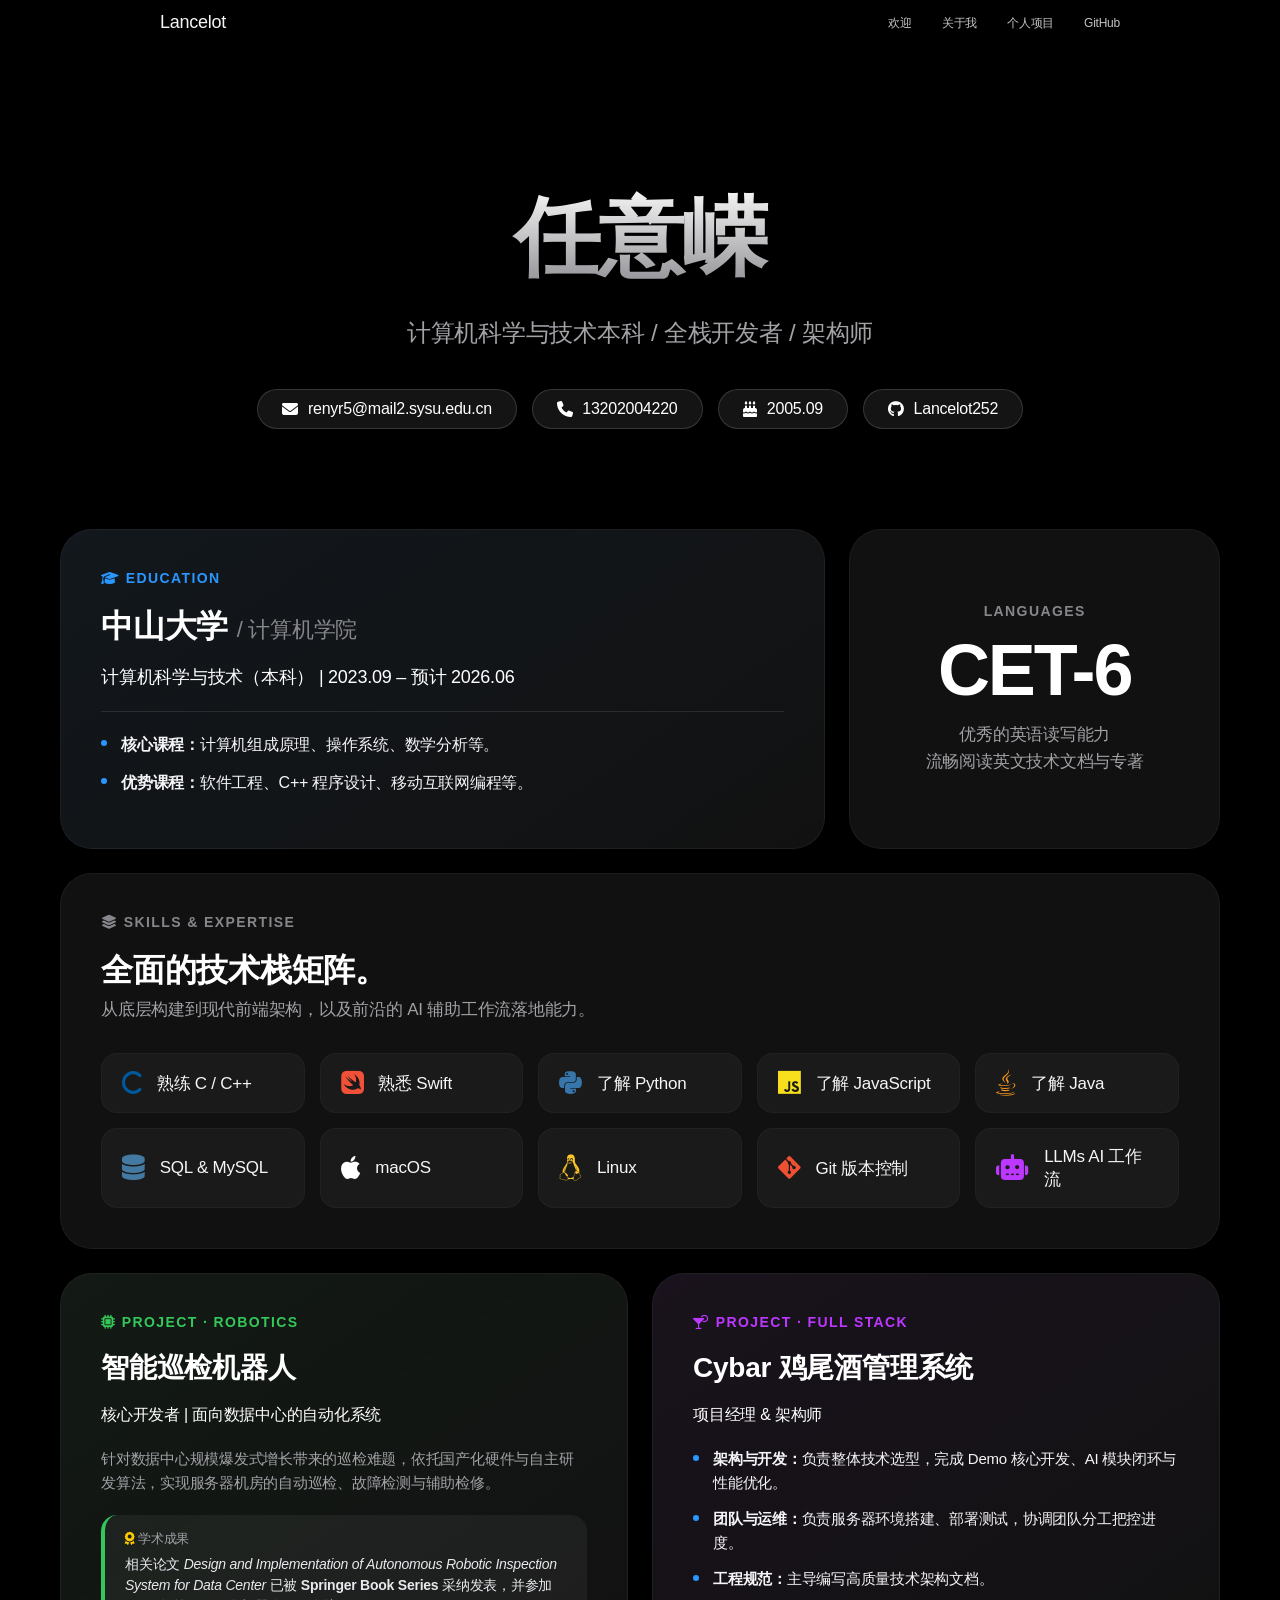
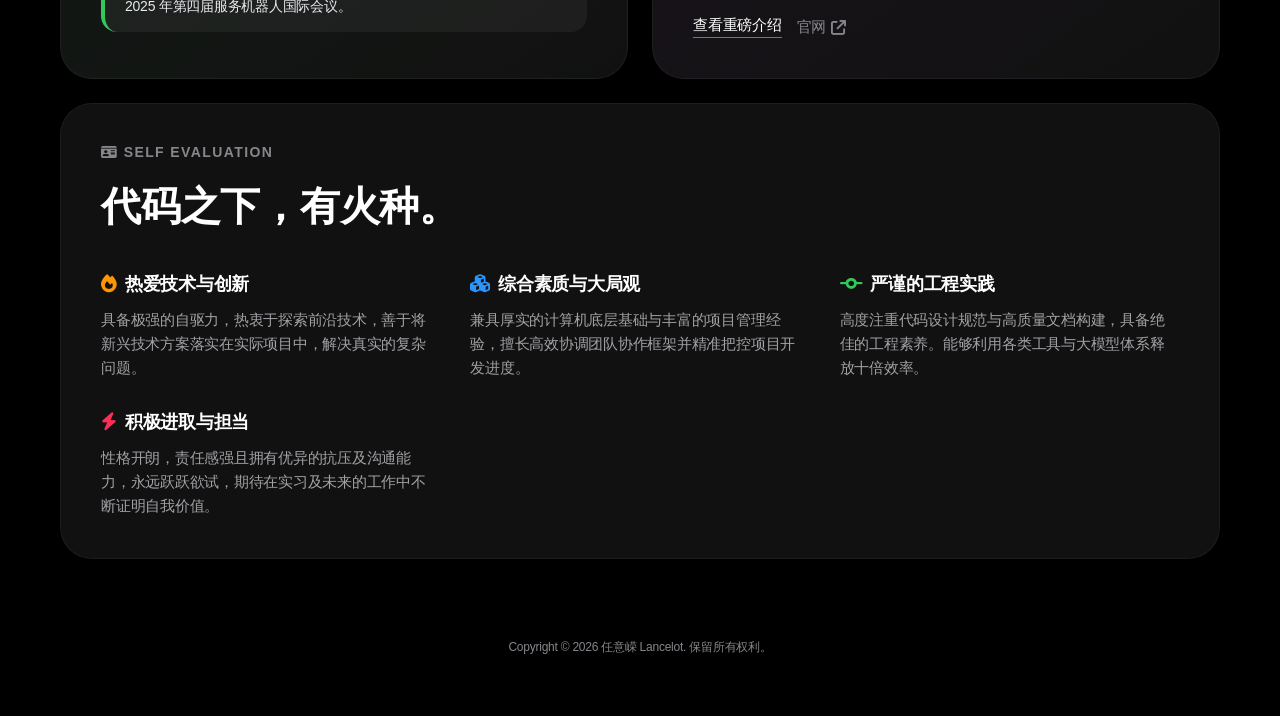
==== about.html @ ae56c957 "添加关于我页面，更新导航栏链接，优化页面样式" ====
<!DOCTYPE html>
<html lang="zh-CN">
<head>
    <meta charset="UTF-8">
    <meta name="viewport" content="width=device-width, initial-scale=1.0">
    <title>关于我 - 任意嵘</title>
    <link rel="stylesheet" href="css/style.css">
    <!-- 引入 FontAwesome 图标库以展示华丽的技术栈图标 -->
    <link href="https://cdnjs.cloudflare.com/ajax/libs/font-awesome/6.4.0/css/all.min.css" rel="stylesheet">
    <style>
        /* 页面专属自定义样式，延续暗黑玻璃拟态风格 */
        body { background-color: #000; color: #f5f5f7; }
        
        /* 滚动渐显动画 */
        .reveal {
            opacity: 0;
            transform: translateY(30px);
            transition: all 1s cubic-bezier(0.16, 1, 0.3, 1);
        }
        .reveal.visible { opacity: 1; transform: translateY(0); }

        /* 头部 Hero 区域 */
        .resume-hero {
            padding: 180px 20px 80px;
            text-align: center;
        }
        .resume-name {
            font-size: 86px;
            font-weight: 700;
            letter-spacing: -0.02em;
            /* 苹果风高对比度银光渐变 */
            background: linear-gradient(180deg, #ffffff 0%, #86868b 100%);
            -webkit-background-clip: text;
            -webkit-text-fill-color: transparent;
            margin-bottom: 20px;
        }
        .resume-title { 
            font-size: 24px; 
            color: #a1a1a6; 
            font-weight: 500; 
            margin-bottom: 40px; 
        }
        
        .contact-tags {
            display: flex;
            flex-wrap: wrap;
            justify-content: center;
            gap: 15px;
        }
        .contact-tag {
            background: rgba(255,255,255,0.08);
            border: 1px solid rgba(255,255,255,0.15);
            padding: 10px 24px;
            border-radius: 40px;
            color: #fff;
            font-size: 16px;
            text-decoration: none;
            display: flex;
            align-items: center;
            gap: 10px;
            backdrop-filter: blur(10px);
            transition: all 0.3s cubic-bezier(0.16, 1, 0.3, 1);
        }
        .contact-tag:hover {
            background: rgba(255,255,255,0.15);
            transform: translateY(-2px);
            box-shadow: 0 10px 20px rgba(255,255,255,0.05);
        }

        /* 简历 Bento Box 网格布局 */
        .bento-grid {
            max-width: 1200px;
            margin: 0 auto;
            padding: 20px;
            display: grid;
            grid-template-columns: repeat(12, 1fr);
            gap: 24px;
        }
        .bento-box {
            background: #111111;
            border-radius: 32px;
            padding: 40px;
            position: relative;
            overflow: hidden;
            border: 1px solid rgba(255,255,255,0.05);
            transition: all 0.4s cubic-bezier(0.16, 1, 0.3, 1);
        }
        .bento-box:hover {
            transform: scale(1.01);
            background: #151515;
            border-color: rgba(255,255,255,0.1);
            box-shadow: 0 30px 60px rgba(0,0,0,0.4);
            z-index: 2;
        }

        /* 网格区块划分 */
        .box-edu { 
            grid-column: span 8; 
            background: linear-gradient(145deg, rgba(41,151,255,0.05) 0%, rgba(0,0,0,0) 100%), #111; 
        }
        .box-lang { 
            grid-column: span 4; 
            display: flex; 
            flex-direction: column; 
            justify-content: center; 
            align-items: center; 
            text-align: center; 
        }
        .box-skills { grid-column: span 12; }
        .box-proj-1 { 
            grid-column: span 6; 
            background: linear-gradient(145deg, rgba(52,199,89,0.05) 0%, rgba(0,0,0,0) 100%), #111; 
        }
        .box-proj-2 { 
            grid-column: span 6; 
            background: linear-gradient(145deg, rgba(188,55,255,0.05) 0%, rgba(0,0,0,0) 100%), #111; 
        }
        .box-eval { grid-column: span 12; }

        @media (max-width: 900px) {
            .box-edu, .box-lang, .box-proj-1, .box-proj-2 { grid-column: span 12; }
            .resume-name { font-size: 60px; }
            .bento-box { padding: 30px; }
        }

        /* 内部排版样式 */
        .box-label {
            font-size: 14px;
            font-weight: 600;
            color: #86868b;
            letter-spacing: 0.1em;
            text-transform: uppercase;
            margin-bottom: 20px;
            display: block;
        }
        .box-title {
            font-size: 32px;
            font-weight: 600;
            color: #fff;
            margin-bottom: 15px;
            line-height: 1.3;
        }
        .box-desc {
            font-size: 17px;
            color: #a1a1a6;
            line-height: 1.6;
            margin-bottom: 20px;
        }

        ul.clean-list {
            list-style: none;
            padding: 0;
        }
        ul.clean-list li {
            position: relative;
            padding-left: 20px;
            margin-bottom: 12px;
            color: #f5f5f7;
            font-size: 16px;
            line-height: 1.6;
        }
        ul.clean-list li::before {
            content: '';
            position: absolute;
            left: 0;
            top: 8px;
            width: 6px;
            height: 6px;
            background: #2997ff;
            border-radius: 50%;
        }

        /* 强调数据（如四六级、年份） */
        .stat-number {
            font-size: 72px;
            font-weight: 700;
            color: #fff;
            margin: 10px 0;
            letter-spacing: -0.03em;
        }

        /* 技能图标墙 */
        .skills-wrap {
            display: grid;
            grid-template-columns: repeat(auto-fit, minmax(180px, 1fr));
            gap: 15px;
            margin-top: 30px;
        }
        .skill-item {
            background: rgba(255,255,255,0.04);
            padding: 16px 20px;
            border-radius: 16px;
            display: flex;
            align-items: center;
            gap: 15px;
            font-weight: 500;
            font-size: 17px;
            border: 1px solid rgba(255,255,255,0.03);
            transition: all 0.3s;
        }
        .skill-item:hover {
            background: rgba(255,255,255,0.08);
            transform: translateY(-2px);
        }
        .skill-item i { font-size: 26px; }
        
        /* 品牌核心色注入 */
        .color-cpp { color: #00599C; }
        .color-swift { color: #F05138; }
        .color-python { color: #3776AB; }
        .color-java { color: #f89820; }
        .color-js { color: #F7DF1E; }
        .color-mysql { color: #4479A1; }
        .color-apple { color: #fff; }
        .color-linux { color: #FCC624; }
        .color-git { color: #F05032; }
        .color-ai { color: #bc37ff; }

        /* 特殊高亮块 */
        .highlight-card {
            margin-top: 20px;
            padding: 15px 20px;
            background: rgba(255,255,255,0.05);
            border-radius: 16px;
            border-left: 4px solid #2997ff;
        }
    </style>
</head>
<body style="background: #000;">

    <!-- 全局导航栏 -->
    <nav class="global-nav">
        <div class="global-nav-content">
            <a href="index.html" class="logo">Lancelot</a>
            <ul class="nav-list">
                <li><a href="index.html">欢迎</a></li>
                <li><a href="about.html">关于我</a></li>
                <li><a href="index.html#flagship">个人项目</a></li>
                <li><a href="https://github.com/Lancelot252" target="_blank">GitHub</a></li>
            </ul>
        </div>
    </nav>

    <main>
        <!-- Hero: 个人名片 -->
        <section class="resume-hero reveal">
            <h1 class="resume-name">任意嵘</h1>
            <p class="resume-title">计算机科学与技术本科 / 全栈开发者 / 架构师</p>
            <div class="contact-tags">
                <a href="mailto:renyr5@mail2.sysu.edu.cn" class="contact-tag"><i class="fa-solid fa-envelope"></i> renyr5@mail2.sysu.edu.cn</a>
                <a href="tel:13202004220" class="contact-tag"><i class="fa-solid fa-phone"></i> 13202004220</a>
                <span class="contact-tag"><i class="fa-solid fa-cake-candles"></i> 2005.09</span>
                <a href="https://github.com/Lancelot252" target="_blank" class="contact-tag"><i class="fa-brands fa-github"></i> Lancelot252</a>
            </div>
        </section>

        <!-- Bento Box 简历内容区 -->
        <section class="bento-grid">
            
            <!-- 教育背景 -->
            <div class="bento-box box-edu reveal">
                <span class="box-label" style="color: #2997ff;"><i class="fa-solid fa-graduation-cap"></i> Education</span>
                <h2 class="box-title">中山大学 <span style="font-size: 22px; font-weight: 400; color: #86868b;">/ 计算机学院</span></h2>
                <p class="box-desc" style="color: #fff; font-weight: 500; font-size: 18px;">
                    计算机科学与技术（本科） | 2023.09 – 预计 2026.06
                </p>
                <div style="height: 1px; background: rgba(255,255,255,0.1); margin: 20px 0;"></div>
                <ul class="clean-list">
                    <li><strong>核心课程：</strong>计算机组成原理、操作系统、数学分析等。</li>
                    <li><strong>优势课程：</strong>软件工程、C++ 程序设计、移动互联网编程等。</li>
                </ul>
            </div>

            <!-- 语言能力 -->
            <div class="bento-box box-lang reveal" style="transition-delay: 0.1s;">
                <span class="box-label" style="margin-bottom: 0;">Languages</span>
                <div class="stat-number">CET-6</div>
                <p class="box-desc" style="margin: 0;">优秀的英语读写能力<br>流畅阅读英文技术文档与专著</p>
            </div>

            <!-- 技能特长壁 -->
            <div class="bento-box box-skills reveal" style="transition-delay: 0.2s;">
                <div style="display: flex; justify-content: space-between; align-items: flex-end; flex-wrap: wrap;">
                    <div>
                        <span class="box-label"><i class="fa-solid fa-layer-group"></i> Skills & Expertise</span>
                        <h2 class="box-title" style="margin-bottom: 5px;">全面的技术栈矩阵。</h2>
                        <p class="box-desc" style="margin-bottom: 0;">从底层构建到现代前端架构，以及前沿的 AI 辅助工作流落地能力。</p>
                    </div>
                </div>
                
                <div class="skills-wrap">
                    <div class="skill-item"><i class="fa-brands fa-c color-cpp"></i> 熟练 C / C++</div>
                    <div class="skill-item"><i class="fa-brands fa-swift color-swift"></i> 熟悉 Swift</div>
                    <div class="skill-item"><i class="fa-brands fa-python color-python"></i> 了解 Python</div>
                    <div class="skill-item"><i class="fa-brands fa-js color-js"></i> 了解 JavaScript</div>
                    <div class="skill-item"><i class="fa-brands fa-java color-java"></i> 了解 Java</div>
                    <div class="skill-item"><i class="fa-solid fa-database color-mysql"></i> SQL & MySQL</div>
                    <div class="skill-item"><i class="fa-brands fa-apple color-apple"></i> macOS</div>
                    <div class="skill-item"><i class="fa-brands fa-linux color-linux"></i> Linux</div>
                    <div class="skill-item"><i class="fa-brands fa-git-alt color-git"></i> Git 版本控制</div>
                    <div class="skill-item"><i class="fa-solid fa-robot color-ai"></i> LLMs AI 工作流</div>
                </div>
            </div>

            <!-- 项目 1：巡检机器人 -->
            <div class="bento-box box-proj-1 reveal" style="transition-delay: 0.3s;">
                <span class="box-label" style="color: #34c759;"><i class="fa-solid fa-microchip"></i> Project · Robotics</span>
                <h2 class="box-title" style="font-size: 28px;">智能巡检机器人</h2>
                <p class="box-desc" style="color: #fff; font-weight: 500; font-size: 16px;">
                    核心开发者 | 面向数据中心的自动化系统
                </p>
                <p class="box-desc" style="font-size: 15px;">针对数据中心规模爆发式增长带来的巡检难题，依托国产化硬件与自主研发算法，实现服务器机房的自动巡检、故障检测与辅助检修。</p>
                
                <div class="highlight-card" style="border-left-color: #34c759;">
                    <span style="font-size: 13px; color: #a1a1a6; display: block; margin-bottom: 6px;">
                        <i class="fa-solid fa-award" style="color: #ffcc00;"></i> 学术成果
                    </span>
                    <p style="margin: 0; font-size: 14px; line-height: 1.5; color: #e8e8ed;">
                        相关论文 <i>Design and Implementation of Autonomous Robotic Inspection System for Data Center</i> 已被 <strong>Springer Book Series</strong> 采纳发表，并参加 2025 年第四届服务机器人国际会议。
                    </p>
                </div>
            </div>

            <!-- 项目 2：Cybar -->
            <div class="bento-box box-proj-2 reveal" style="transition-delay: 0.4s;">
                <span class="box-label" style="color: #bc37ff;"><i class="fa-solid fa-martini-glass-citrus"></i> Project · Full Stack</span>
                <h2 class="box-title" style="font-size: 28px;">Cybar 鸡尾酒管理系统</h2>
                <p class="box-desc" style="color: #fff; font-weight: 500; font-size: 16px;">
                    项目经理 & 架构师
                </p>
                <ul class="clean-list" style="margin-bottom: 25px;">
                    <li style="font-size: 15px;"><strong>架构与开发：</strong>负责整体技术选型，完成 Demo 核心开发、AI 模块闭环与性能优化。</li>
                    <li style="font-size: 15px;"><strong>团队与运维：</strong>负责服务器环境搭建、部署测试，协调团队分工把控进度。</li>
                    <li style="font-size: 15px;"><strong>工程规范：</strong>主导编写高质量技术架构文档。</li>
                </ul>
                <div style="display: flex; gap: 15px; margin-top: auto;">
                    <a href="cybar.html" style="color: #fff; text-decoration: none; font-size: 15px; padding-bottom: 2px; border-bottom: 1px solid #bc37ff;">查看重磅介绍</a>
                    <a href="https://cybar.app" target="_blank" style="color: #86868b; text-decoration: none; font-size: 15px; display:flex; align-items:center; gap:5px;">官网 <i class="fa-solid fa-arrow-up-right-from-square"></i></a>
                </div>
            </div>

            <!-- 自我评价与特质 -->
            <div class="bento-box box-eval reveal" style="transition-delay: 0.5s;">
                <span class="box-label"><i class="fa-solid fa-id-card"></i> Self Evaluation</span>
                <h2 class="box-title" style="font-size: 40px;">代码之下，有火种。</h2>
                
                <div style="display: grid; grid-template-columns: repeat(auto-fit, minmax(250px, 1fr)); gap: 30px; margin-top: 40px;">
                    <!-- Trait 1 -->
                    <div>
                        <h4 style="font-size: 18px; color: #fff; margin-bottom: 12px; display:flex; align-items:center; gap:8px;">
                            <i class="fa-solid fa-fire" style="color: #ff9500;"></i> 热爱技术与创新
                        </h4>
                        <p class="box-desc" style="font-size: 15px; margin:0;">具备极强的自驱力，热衷于探索前沿技术，善于将新兴技术方案落实在实际项目中，解决真实的复杂问题。</p>
                    </div>
                    <!-- Trait 2 -->
                    <div>
                        <h4 style="font-size: 18px; color: #fff; margin-bottom: 12px; display:flex; align-items:center; gap:8px;">
                            <i class="fa-solid fa-cubes" style="color: #2997ff;"></i> 综合素质与大局观
                        </h4>
                        <p class="box-desc" style="font-size: 15px; margin:0;">兼具厚实的计算机底层基础与丰富的项目管理经验，擅长高效协调团队协作框架并精准把控项目开发进度。</p>
                    </div>
                    <!-- Trait 3 -->
                    <div>
                        <h4 style="font-size: 18px; color: #fff; margin-bottom: 12px; display:flex; align-items:center; gap:8px;">
                            <i class="fa-solid fa-code-commit" style="color: #34c759;"></i> 严谨的工程实践
                        </h4>
                        <p class="box-desc" style="font-size: 15px; margin:0;">高度注重代码设计规范与高质量文档构建，具备绝佳的工程素养。能够利用各类工具与大模型体系释放十倍效率。</p>
                    </div>
                    <!-- Trait 4 -->
                    <div>
                        <h4 style="font-size: 18px; color: #fff; margin-bottom: 12px; display:flex; align-items:center; gap:8px;">
                            <i class="fa-solid fa-bolt" style="color: #ff2d55;"></i> 积极进取与担当
                        </h4>
                        <p class="box-desc" style="font-size: 15px; margin:0;">性格开朗，责任感强且拥有优异的抗压及沟通能力，永远跃跃欲试，期待在实习及未来的工作中不断证明自我价值。</p>
                    </div>
                </div>
            </div>

        </section>
    </main>

    <footer style="text-align: center; padding: 60px 20px; font-size: 12px; color: #86868b;">
        <p>Copyright &copy; 2026 任意嵘 Lancelot. 保留所有权利。</p>
    </footer>

    <!-- 滚动渐显动画逻辑与以往页面统一 -->
    <script>
        document.addEventListener("DOMContentLoaded", () => {
            const observer = new IntersectionObserver((entries, observer) => {
                entries.forEach(entry => {
                    if (entry.isIntersecting) {
                        entry.target.classList.add('visible');
                        observer.unobserve(entry.target);
                    }
                });
            }, {
                root: null,
                rootMargin: '0px',
                threshold: 0.1
            });

            document.querySelectorAll('.reveal').forEach(el => observer.observe(el));
        });
    </script>
</body>
</html>
---- css/style.css ----
﻿/* 全局重置与苹果风格排版基础 */
:root {
    --text-color-dark: #1d1d1f;
    --text-color-light: #f5f5f7;
    --bg-color-dark: #000000;
    --bg-color-light: #fbfbfd;
    --bg-color-gray: #f5f5f7;
    --link-color: #2997ff;
    --nav-bg: rgba(0, 0, 0, 0.8);
    --font-family: "SF Pro Text", "SF Pro Icons", "Helvetica Neue", "Helvetica", "Arial", sans-serif;
}

* {
    margin: 0;
    padding: 0;
    box-sizing: border-box;
}

html {
    scroll-behavior: smooth;
    font-family: var(--font-family);
    -webkit-font-smoothing: antialiased;
    letter-spacing: -0.015em;
}

body {
    background-color: var(--bg-color-dark);
    color: var(--text-color-dark);
}

/* 导航栏 (类 Apple 全局导航) */
.global-nav {
    position: fixed;
    top: 0;
    left: 0;
    width: 100%;
    height: 44px;
    background-color: var(--nav-bg);
    backdrop-filter: blur(20px);
    -webkit-backdrop-filter: blur(20px);
    z-index: 9999;
    display: flex;
    justify-content: center;
    transition: background-color 0.3s;
}

.global-nav-content {
    width: 100%;
    max-width: 1000px;
    display: flex;
    justify-content: space-between;
    align-items: center;
    padding: 0 20px;
    height: 100%;
}

.logo {
    color: #f5f5f7;
    text-decoration: none;
    font-size: 18px;
    font-weight: 500;
}

.nav-list {
    list-style: none;
    display: flex;
    gap: 30px;
}

.nav-list a {
    color: #f5f5f7;
    text-decoration: none;
    font-size: 12px;
    opacity: 0.8;
    transition: opacity 0.3s;
}

.nav-list a:hover {
    opacity: 1;
}

/* 通用模块样式 */
.module {
    margin-top: 44px; /* 避开导航栏 */
    position: relative;
    overflow: hidden;
    text-align: center;
    display: flex;
    flex-direction: column;
    justify-content: flex-start;
    align-items: center;
    min-height: 600px;
    padding-top: 60px;
}

.module-content {
    z-index: 2;
    padding: 20px;
    max-width: 600px;
}

.headline {
    font-size: 56px;
    font-weight: 600;
    line-height: 1.07;
    letter-spacing: -0.005em;
    margin-bottom: 6px;
}

.subhead {
    font-size: 28px;
    font-weight: 400;
    line-height: 1.1;
    letter-spacing: 0.004em;
    margin-bottom: 14px;
}

.description {
    font-size: 17px;
    line-height: 1.47;
    margin-bottom: 20px;
    color: #86868b;
}

.cta-links {
    display: flex;
    justify-content: center;
    gap: 20px;
    margin-top: 15px;
}

.cta-links a {
    font-size: 21px;
    color: var(--link-color);
    text-decoration: none;
    font-weight: 400;
}

.cta-links a:hover {
    text-decoration: underline;
}

.module-image-wrapper {
    margin-top: 30px;
    width: 100%;
    display: flex;
    justify-content: center;
    z-index: 1;
}

.module-image-wrapper img {
    max-width: 100%;
    height: auto;
    object-fit: contain;
}

/* 深色主题模块 */
.hero-dark {
    background-color: var(--bg-color-dark);
    color: var(--text-color-light);
    margin-top: 0;
    padding-top: 100px; /* 第一个元素要顶着顶部向下偏移 */
}

/* 浅色主题模块 */
.hero-light {
    margin-top: 12px;
    background-color: var(--bg-color-light);
    color: var(--text-color-dark);
}

/* 模块网格 (四宫格) */
.module-grid {
    display: grid;
    grid-template-columns: 1fr 1fr;
    gap: 12px;
    padding: 12px;
    background-color: var(--bg-color-dark);
}

.grid-item {
    position: relative;
    overflow: hidden;
    text-align: center;
    min-height: 580px;
    display: flex;
    flex-direction: column;
    justify-content: space-between;
    padding-top: 40px;
}

.item-content {
    z-index: 2;
    padding: 0 20px;
}

.item-headline {
    font-size: 40px;
    font-weight: 600;
    margin-bottom: 8px;
}

.item-subhead {
    font-size: 21px;
    font-weight: 400;
    margin-bottom: 12px;
}

.item-dark {
    background-color: var(--bg-color-dark);
    color: var(--text-color-light);
    border: 1px solid #333; /* 暗色环境下的界限 */
}

.item-light {
    background-color: var(--bg-color-light);
    color: var(--text-color-dark);
}

.item-image-wrapper {
    width: 100%;
    flex-grow: 1;
    display: flex;
    justify-content: center;
    align-items: flex-end;
}

.item-image-wrapper img {
    max-width: 90%;
    height: auto;
}

/* 页脚样式 */
.global-footer {
    background-color: #f5f5f7;
    color: #86868b;
    font-size: 12px;
    padding: 20px;
    line-height: 1.33;
}

.footer-content {
    max-width: 980px;
    margin: 0 auto;
}

.footer-notes {
    padding-bottom: 15px;
    border-bottom: 1px solid #d2d2d7;
    margin-bottom: 20px;
}

.footer-directory {
    display: flex;
    flex-wrap: wrap;
    gap: 40px;
    margin-bottom: 30px;
}

.footer-column h3 {
    color: #1d1d1f;
    font-size: 12px;
    font-weight: 600;
    margin-bottom: 10px;
}

.footer-column ul {
    list-style: none;
}

.footer-column ul li {
    margin-bottom: 8px;
}

.footer-column ul a {
    color: #424245;
    text-decoration: none;
}

.footer-column ul a:hover {
    text-decoration: underline;
}

.footer-bottom {
    display: flex;
    justify-content: space-between;
    align-items: center;
    padding-top: 15px;
    border-top: 1px solid #d2d2d7;
}

.footer-legal-links {
    list-style: none;
    display: flex;
    gap: 15px;
}

.footer-legal-links a {
    color: #424245;
    text-decoration: none;
}

.footer-legal-links a:hover {
    text-decoration: underline;
}

/* 响应式调整 (手机端) */
@media (max-width: 734px) {
    .module-grid {
        grid-template-columns: 1fr;
    }
    
    .headline {
        font-size: 40px;
    }
    
    .subhead {
        font-size: 22px;
    }
    
    .item-headline {
        font-size: 32px;
    }
    
    .item-subhead {
        font-size: 19px;
    }
    
    .nav-list {
        display: none; /* 移动端可以隐藏 */
    }
    
    .footer-directory {
        flex-direction: column;
        gap: 15px;
    }
    
    .footer-bottom {
        flex-direction: column;
        align-items: flex-start;
        gap: 10px;
    }
}
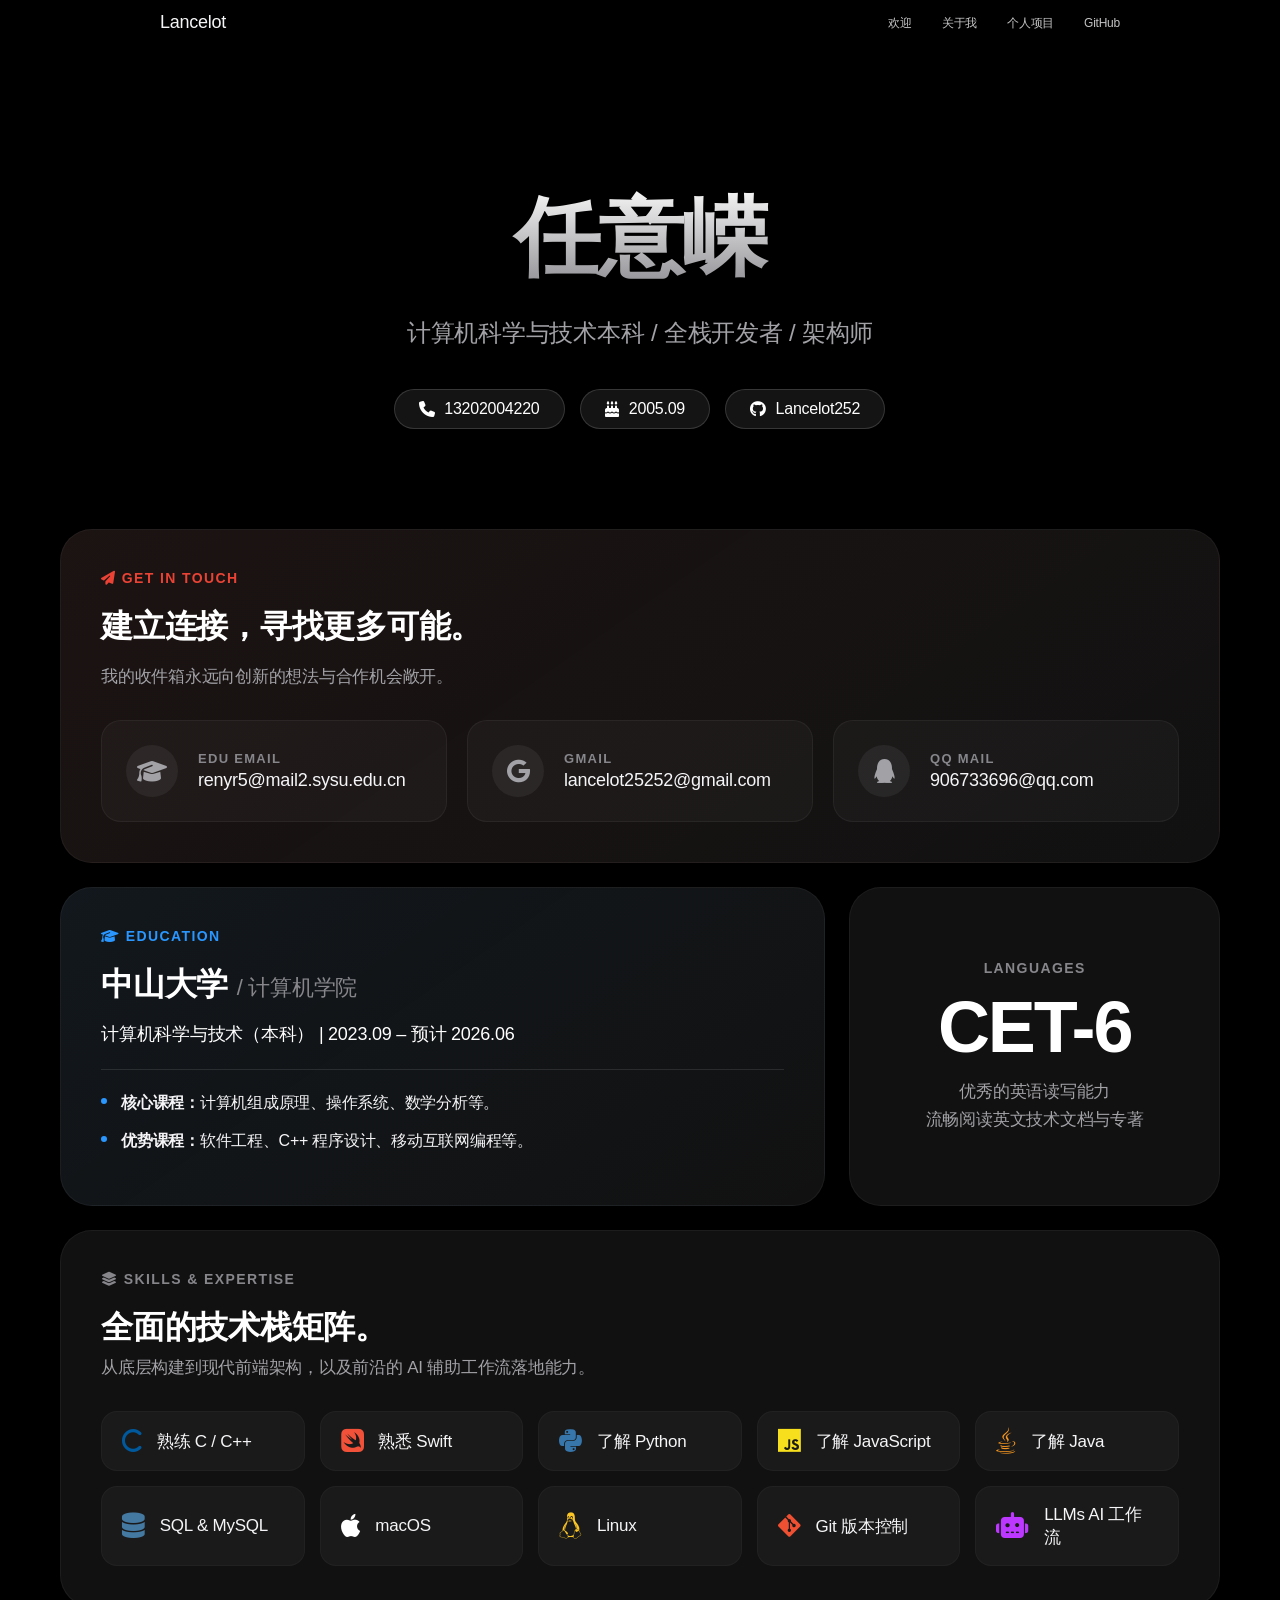
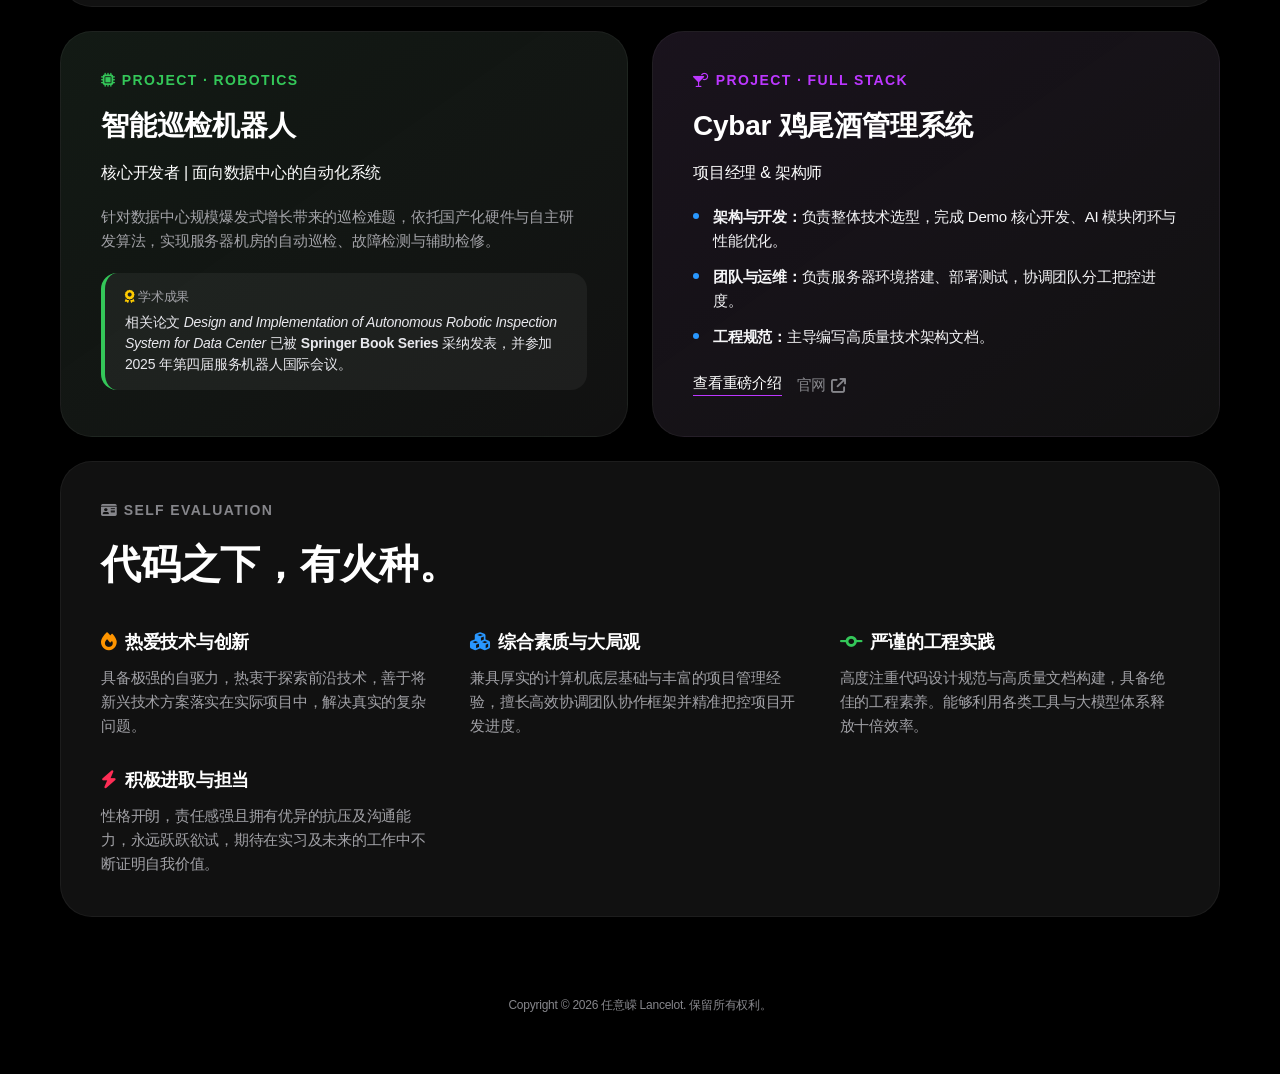
==== commit 153d2935: "Refactor code structure for improved readability and maintainability" ====
--- a/about.html
+++ b/about.html
@@ -224,6 +224,55 @@
             border-radius: 16px;
             border-left: 4px solid #2997ff;
         }
+
+        /* 联系方式独立面板 */
+        .box-contact { 
+            grid-column: span 12; 
+            background: linear-gradient(145deg, rgba(234,67,53,0.05) 0%, rgba(0,0,0,0) 100%), #111; 
+        }
+        .email-cards-wrap {
+            display: grid;
+            grid-template-columns: repeat(auto-fit, minmax(300px, 1fr));
+            gap: 20px;
+            margin-top: 30px;
+        }
+        .email-card {
+            display: flex;
+            align-items: center;
+            gap: 20px;
+            padding: 24px;
+            border-radius: 20px;
+            background: rgba(255,255,255,0.03);
+            border: 1px solid rgba(255,255,255,0.05);
+            text-decoration: none;
+            transition: all 0.4s cubic-bezier(0.16, 1, 0.3, 1);
+        }
+        .email-card:hover {
+            transform: translateY(-4px) scale(1.02);
+            background: rgba(255,255,255,0.08);
+            border-color: rgba(255,255,255,0.15);
+            box-shadow: 0 15px 30px rgba(0,0,0,0.2);
+            z-index: 5;
+        }
+        .mail-icon {
+            width: 52px;
+            height: 52px;
+            border-radius: 50%;
+            display: flex;
+            justify-content: center;
+            align-items: center;
+            font-size: 24px;
+            background: rgba(255,255,255,0.06);
+            color: #a1a1a6;
+            transition: all 0.3s;
+        }
+        .edu-mail:hover .mail-icon { background: #34c759; color: #fff; box-shadow: 0 0 20px rgba(52,199,89,0.4); }
+        .gmail:hover .mail-icon { background: #fff; box-shadow: 0 0 20px rgba(255,255,255,0.3); }
+        .gmail:hover .mail-icon i { background: linear-gradient(45deg, #4285F4, #EA4335, #FBBC05, #34A853); -webkit-background-clip: text; -webkit-text-fill-color: transparent; }
+        .qq-mail:hover .mail-icon { background: #12b7f5; color: #fff; box-shadow: 0 0 20px rgba(18,183,245,0.4); }
+        .mail-info { display: flex; flex-direction: column; gap: 4px; }
+        .mail-type { font-size: 13px; color: #86868b; font-weight: 600; text-transform: uppercase; letter-spacing: 0.1em; }
+        .mail-address { font-size: 18px; color: #f5f5f7; font-weight: 500; font-family: -apple-system, BlinkMacSystemFont, "Segoe UI", Roboto, sans-serif; }
     </style>
 </head>
 <body style="background: #000;">
@@ -247,7 +296,6 @@
             <h1 class="resume-name">任意嵘</h1>
             <p class="resume-title">计算机科学与技术本科 / 全栈开发者 / 架构师</p>
             <div class="contact-tags">
-                <a href="mailto:renyr5@mail2.sysu.edu.cn" class="contact-tag"><i class="fa-solid fa-envelope"></i> renyr5@mail2.sysu.edu.cn</a>
                 <a href="tel:13202004220" class="contact-tag"><i class="fa-solid fa-phone"></i> 13202004220</a>
                 <span class="contact-tag"><i class="fa-solid fa-cake-candles"></i> 2005.09</span>
                 <a href="https://github.com/Lancelot252" target="_blank" class="contact-tag"><i class="fa-brands fa-github"></i> Lancelot252</a>
@@ -256,6 +304,40 @@
 
         <!-- Bento Box 简历内容区 -->
         <section class="bento-grid">
+
+            <!-- Email 联系面板 -->
+            <div id="contact-section" class="bento-box box-contact reveal" style="transition-delay: 0.1s; margin-bottom: 0px;">
+                <span class="box-label" style="color: #ea4335;"><i class="fa-solid fa-paper-plane"></i> Get In Touch</span>
+                <h2 class="box-title" style="font-size: 32px;">建立连接，寻找更多可能。</h2>
+                <p class="box-desc">我的收件箱永远向创新的想法与合作机会敞开。</p>
+                
+                <div class="email-cards-wrap">
+                    <!-- 教育邮箱 -->
+                    <a href="mailto:renyr5@mail2.sysu.edu.cn" class="email-card edu-mail">
+                        <div class="mail-icon"><i class="fa-solid fa-graduation-cap"></i></div>
+                        <div class="mail-info">
+                            <span class="mail-type">EDU Email</span>
+                            <span class="mail-address">renyr5@mail2.sysu.edu.cn</span>
+                        </div>
+                    </a>
+                    <!-- Gmail -->
+                    <a href="mailto:lancelot25252@gmail.com" class="email-card gmail">
+                        <div class="mail-icon"><i class="fa-brands fa-google"></i></div>
+                        <div class="mail-info">
+                            <span class="mail-type">Gmail</span>
+                            <span class="mail-address">lancelot25252@gmail.com</span>
+                        </div>
+                    </a>
+                    <!-- QQ 邮箱 -->
+                    <a href="mailto:906733696@qq.com" class="email-card qq-mail">
+                        <div class="mail-icon"><i class="fa-brands fa-qq"></i></div>
+                        <div class="mail-info">
+                            <span class="mail-type">QQ Mail</span>
+                            <span class="mail-address">906733696@qq.com</span>
+                        </div>
+                    </a>
+                </div>
+            </div>
             
             <!-- 教育背景 -->
             <div class="bento-box box-edu reveal">
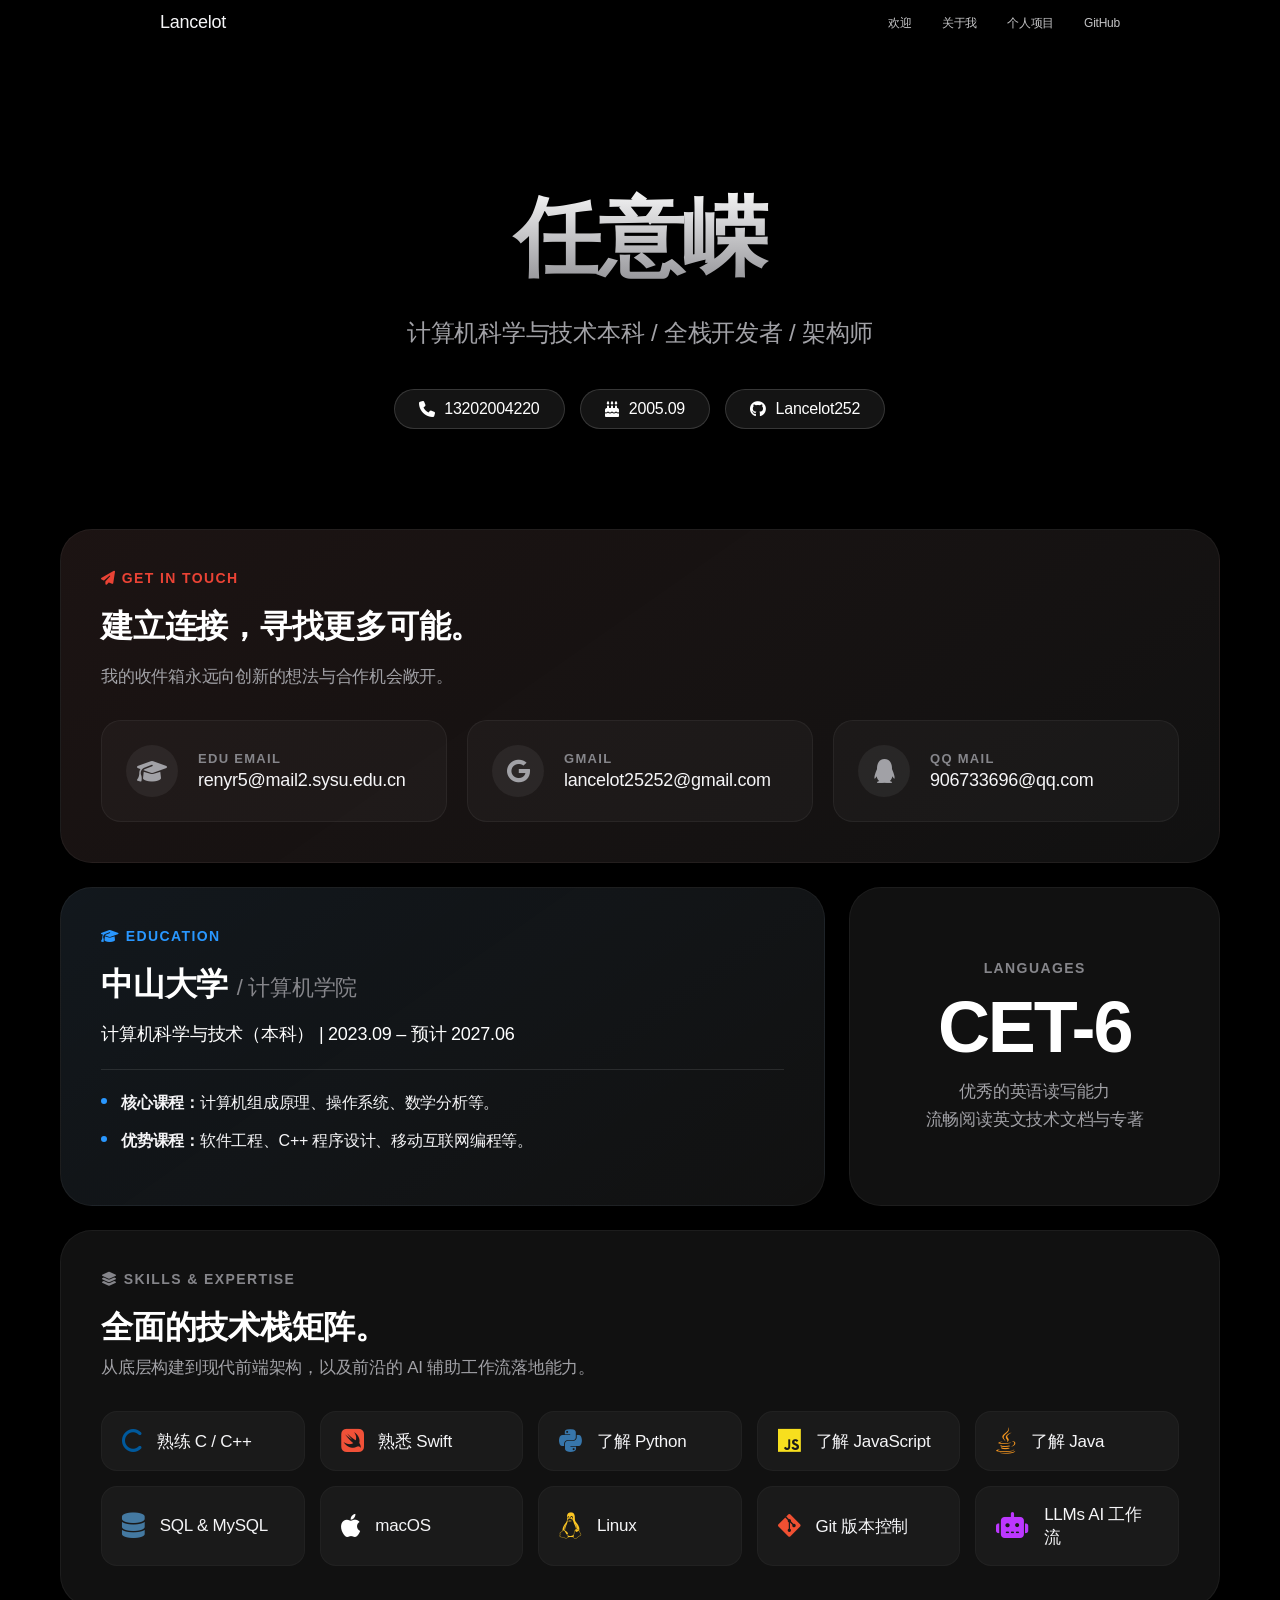
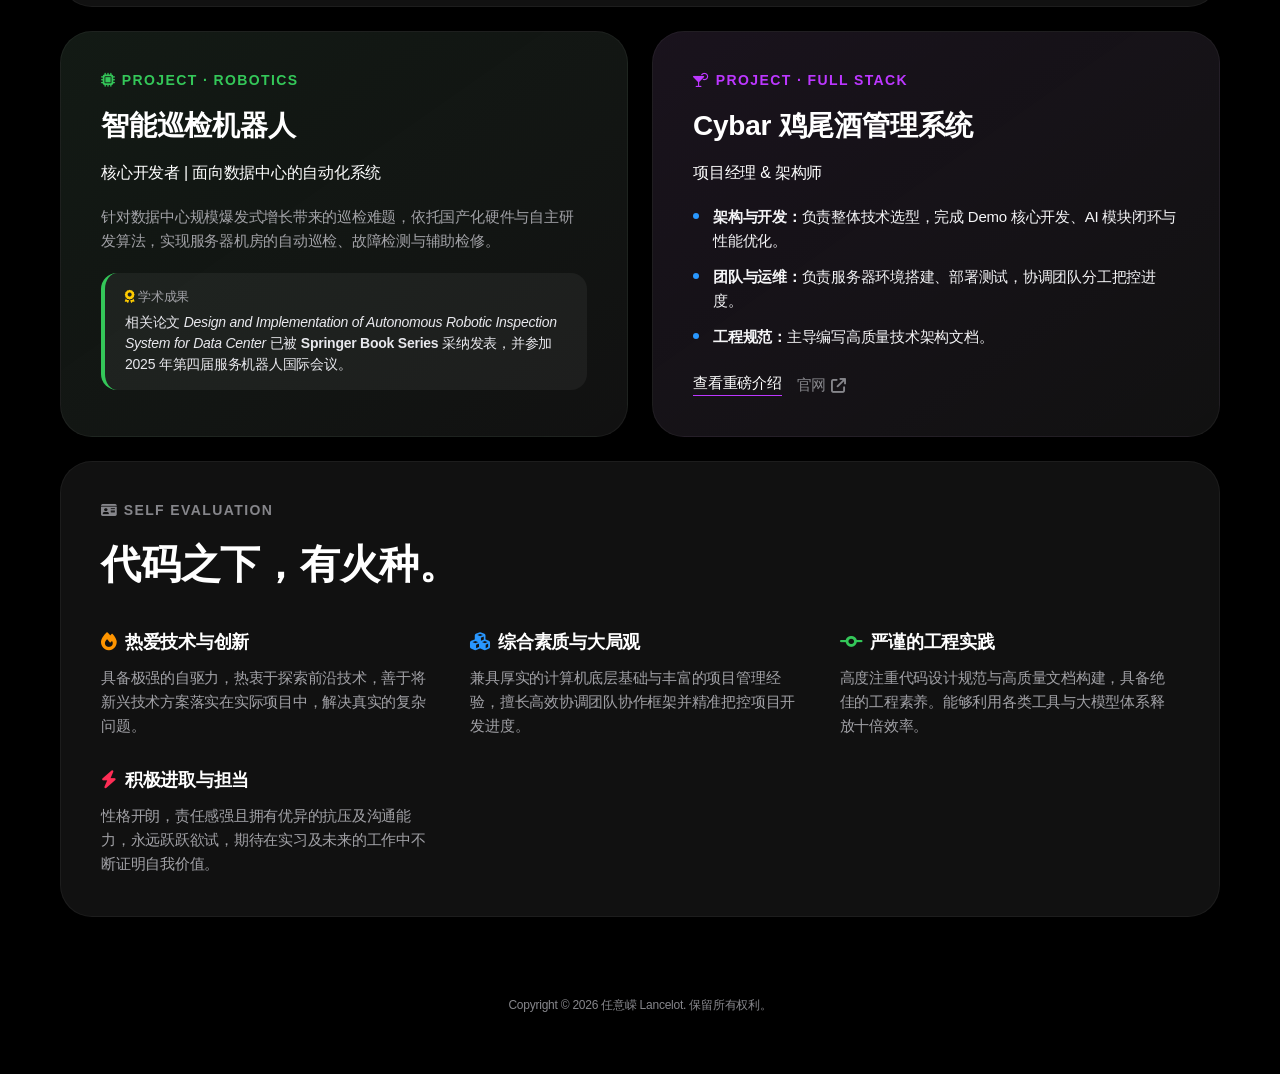
==== commit c9a9ff13: "更新教育信息，修改预计毕业时间" ====
--- a/about.html
+++ b/about.html
@@ -344,7 +344,7 @@
                 <span class="box-label" style="color: #2997ff;"><i class="fa-solid fa-graduation-cap"></i> Education</span>
                 <h2 class="box-title">中山大学 <span style="font-size: 22px; font-weight: 400; color: #86868b;">/ 计算机学院</span></h2>
                 <p class="box-desc" style="color: #fff; font-weight: 500; font-size: 18px;">
-                    计算机科学与技术（本科） | 2023.09 – 预计 2026.06
+                    计算机科学与技术（本科） | 2023.09 – 预计 2027.06
                 </p>
                 <div style="height: 1px; background: rgba(255,255,255,0.1); margin: 20px 0;"></div>
                 <ul class="clean-list">
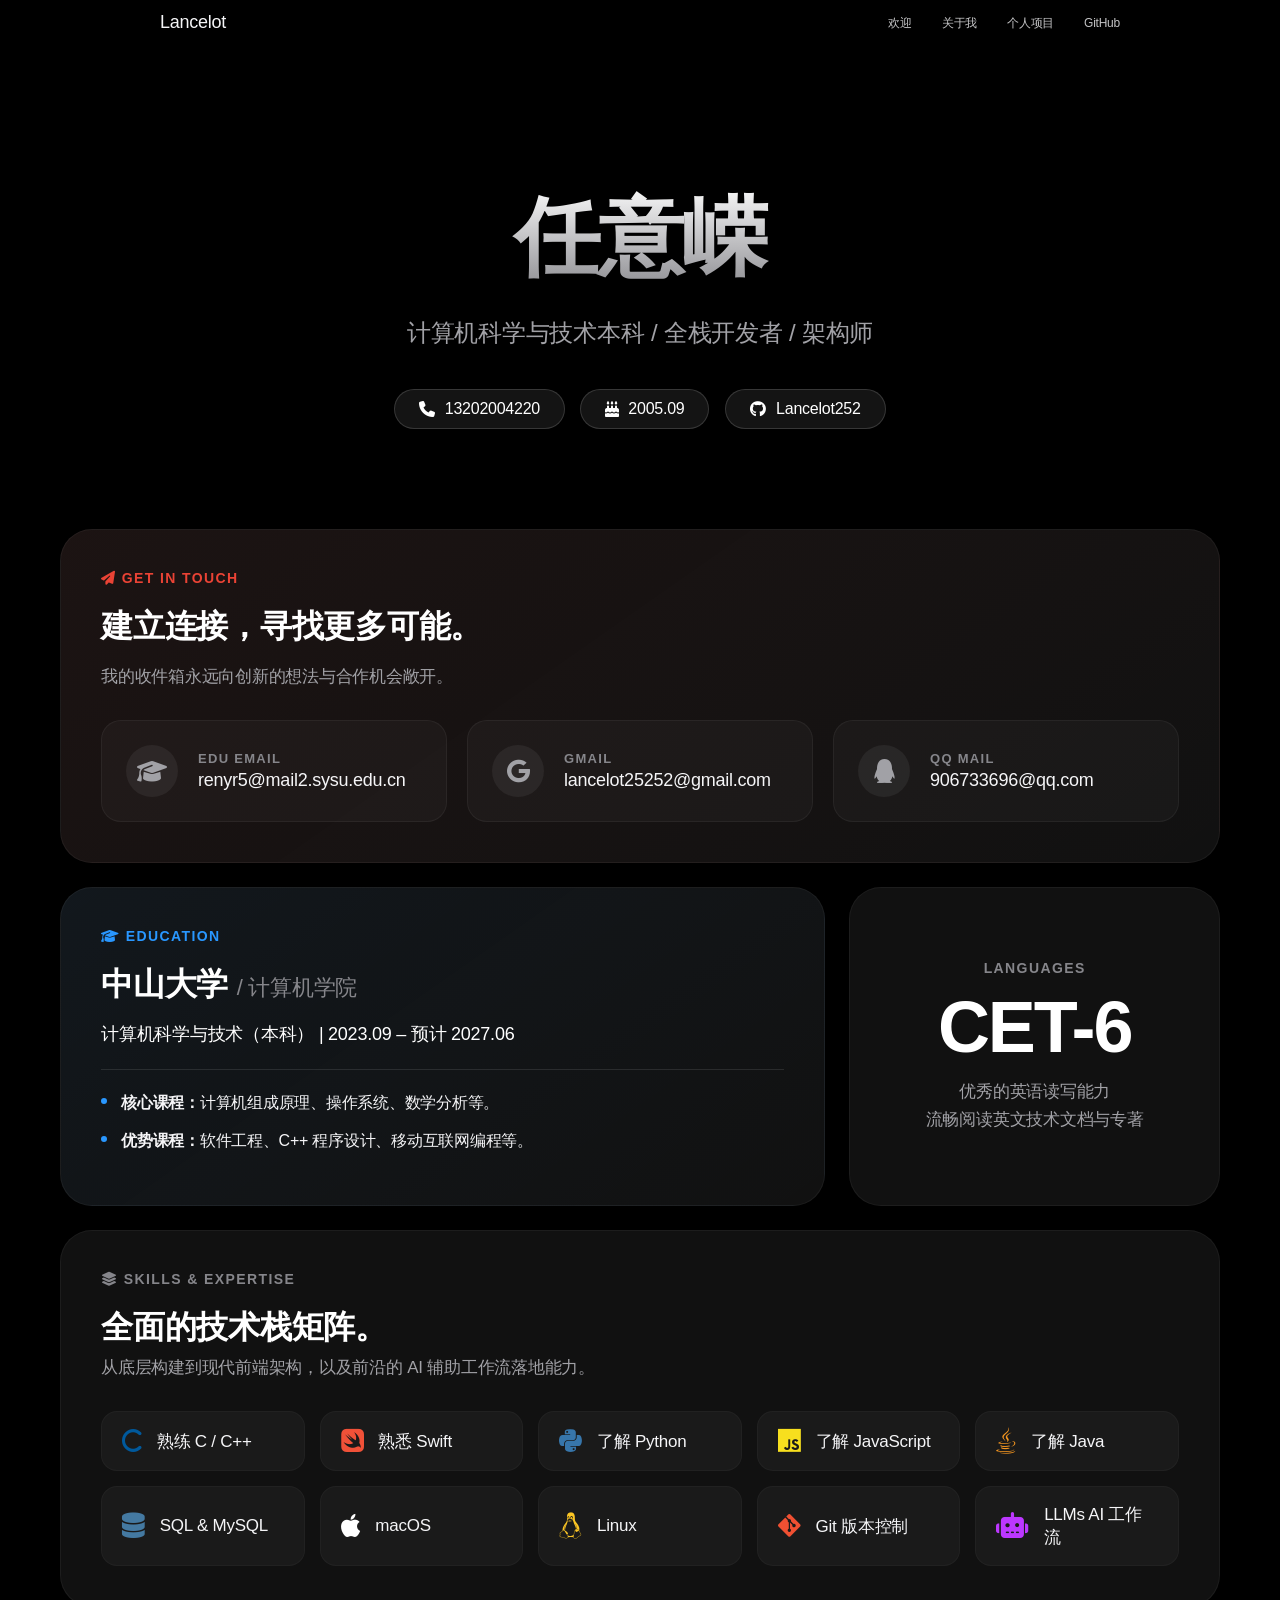
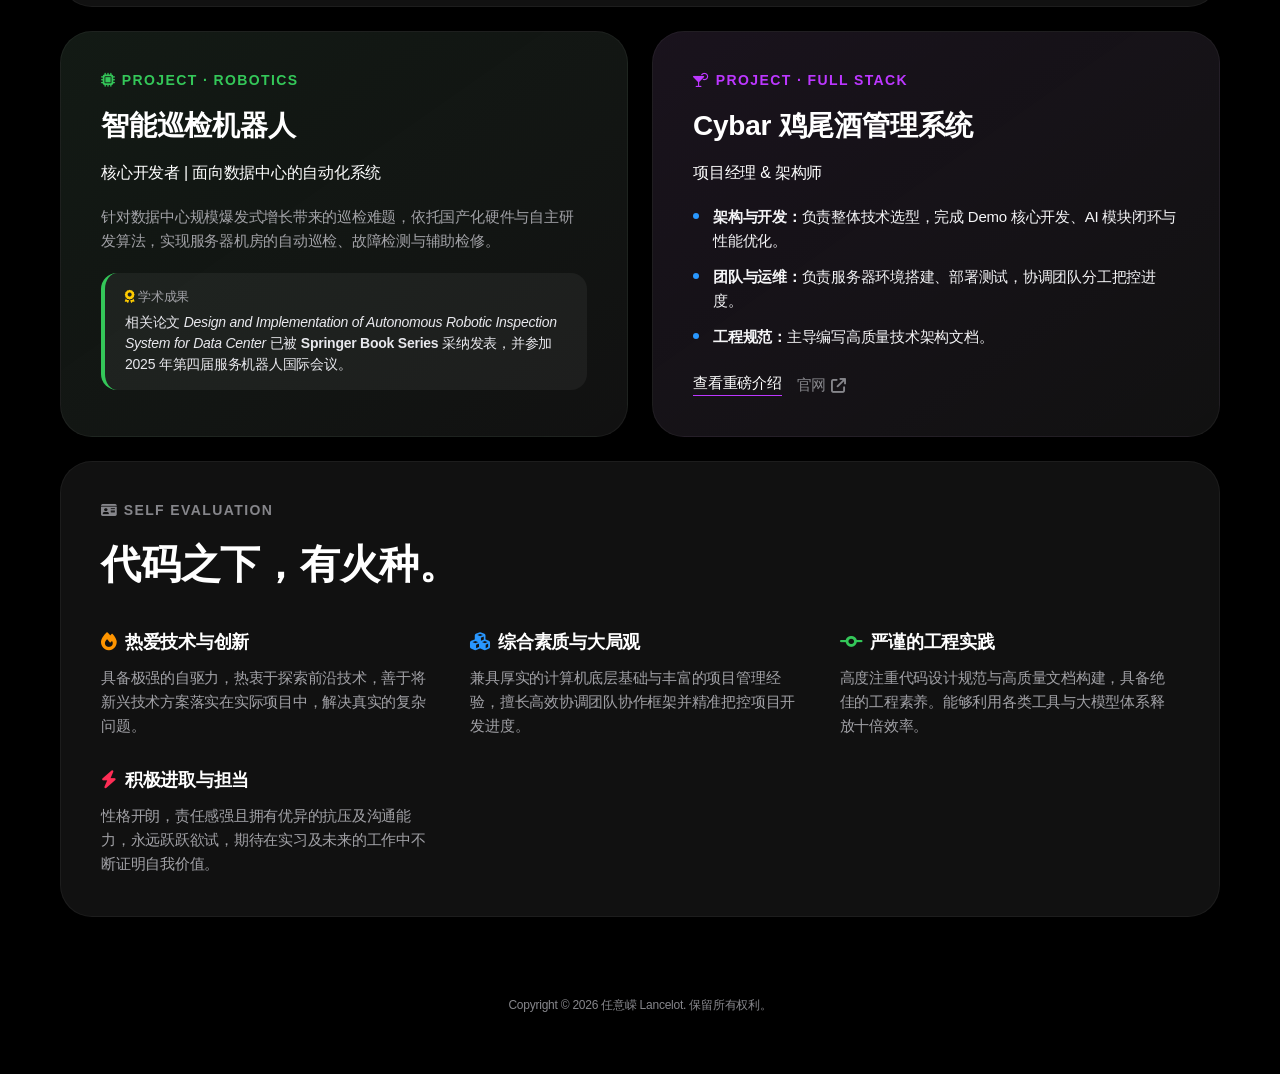
==== commit 1d87e696: "优化响应式设计，调整字体大小和间距以提升移动端用户体验" ====
--- a/about.html
+++ b/about.html
@@ -121,6 +121,22 @@
             .box-edu, .box-lang, .box-proj-1, .box-proj-2 { grid-column: span 12; }
             .resume-name { font-size: 60px; }
             .bento-box { padding: 30px; }
+        }
+
+        @media (max-width: 600px) {
+            .resume-name { font-size: 48px; }
+            .resume-title { font-size: 16px; margin: 10px 20px 20px; }
+            .bento-box { padding: 20px; }
+            .contact-tags { flex-direction: column; gap: 10px; align-items: center; }
+            .email-cards-wrap {
+                grid-template-columns: 1fr;
+            }
+            .email-card {
+                padding: 16px;
+                gap: 15px;
+            }
+            .stat-number { font-size: 52px; }
+            .box-title { font-size: 24px; }
         }
 
         /* 内部排版样式 */
--- a/css/style.css
+++ b/css/style.css
@@ -311,33 +311,68 @@
     }
     
     .headline {
-        font-size: 40px;
+        font-size: 36px;
+    }
+
+    .subhead {
+        font-size: 20px;
+    }
+
+    .description {
+        font-size: 15px;
+    }
+
+    .item-headline {
+        font-size: 28px;
+    }
+
+    .item-subhead {
+        font-size: 18px;
+    }
+
+    .nav-list {
+        gap: 15px;
     }
     
-    .subhead {
-        font-size: 22px;
-    }
-    
-    .item-headline {
-        font-size: 32px;
-    }
-    
-    .item-subhead {
-        font-size: 19px;
-    }
-    
-    .nav-list {
-        display: none; /* 移动端可以隐藏 */
-    }
-    
+    .nav-list a {
+        font-size: 11px;
+    }
+
+    .cta-links {
+        flex-direction: column;
+        gap: 10px;
+    }
+
+    .module {
+        padding-top: 40px;
+        min-height: auto;
+        padding-bottom: 40px;
+    }
+
     .footer-directory {
         flex-direction: column;
         gap: 15px;
     }
-    
+
     .footer-bottom {
         flex-direction: column;
         align-items: flex-start;
         gap: 10px;
     }
 }
+
+/* 更小屏幕适配 */
+@media (max-width: 480px) {
+    .global-nav-content {
+        padding: 0 10px;
+    }
+    .logo {
+        font-size: 16px;
+    }
+    .nav-list {
+        gap: 10px;
+    }
+    .nav-list a {
+        font-size: 10px;
+    }
+}
